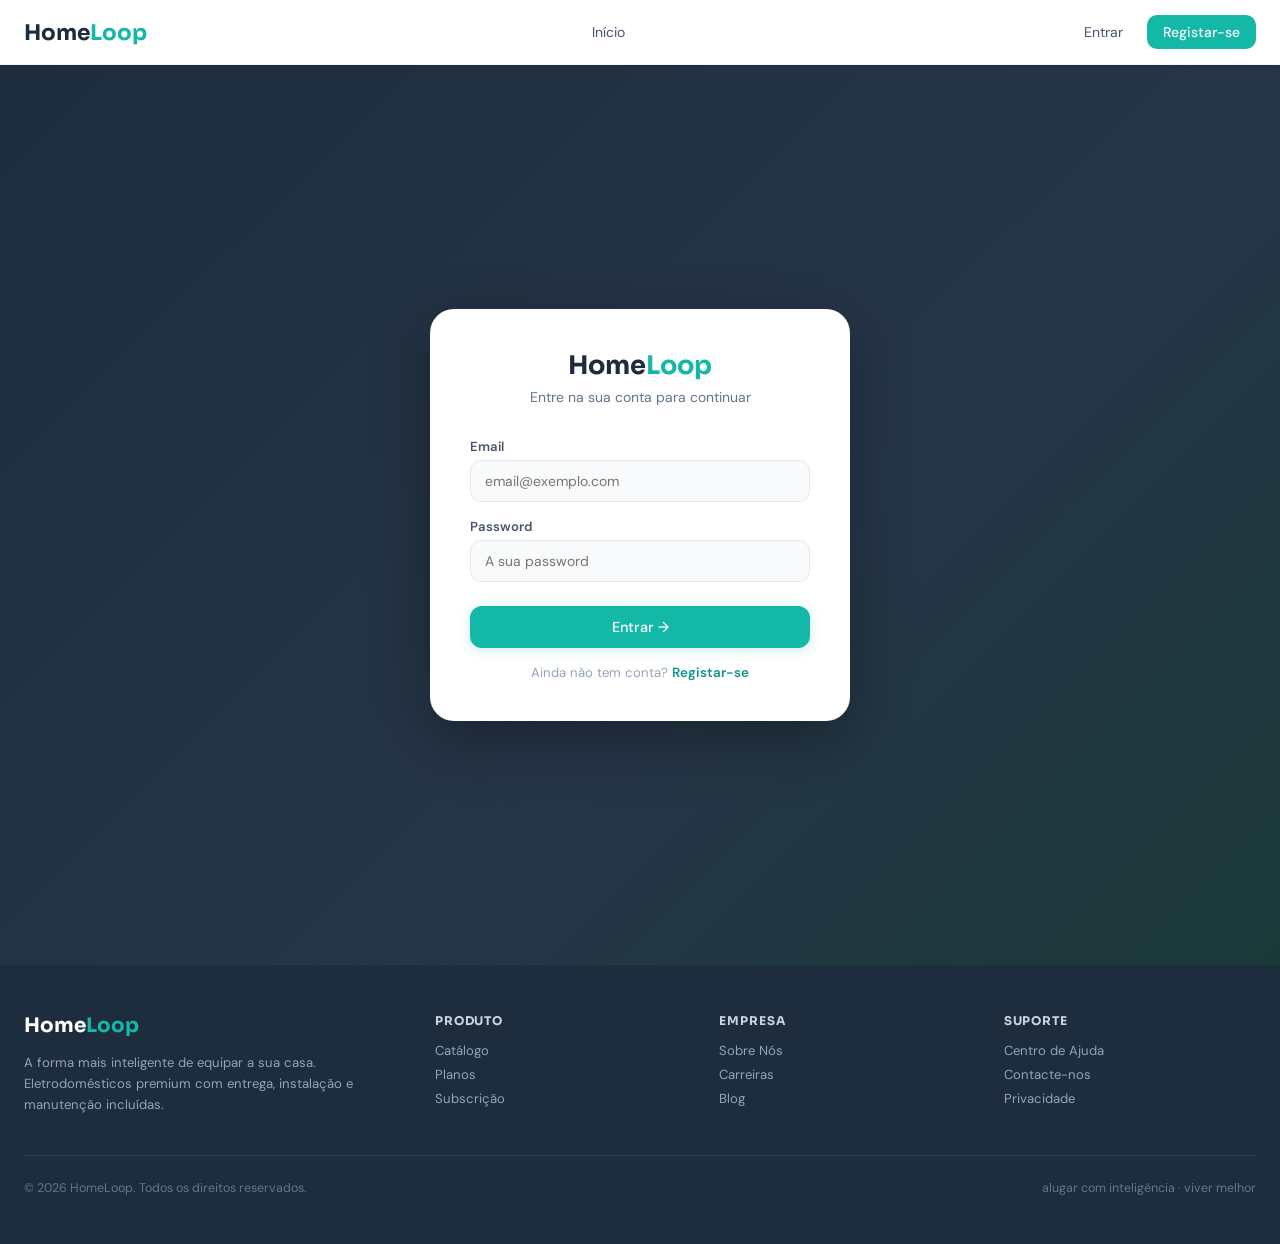
==== index.html @ 12a11554 "Dar merge total- Tentativa 1" ====
<!DOCTYPE html>
<html lang="pt">
<head>
  <meta charset="UTF-8"/>
  <meta name="viewport" content="width=device-width, initial-scale=1.0"/>
  <title>HomeLoop — Eletrodomésticos como Serviço</title>
  <link rel="stylesheet" href="css/style.css"/>
  <style>
    @keyframes pulse{0%,100%{opacity:1}50%{opacity:.5}}
    .nb-cta{background:var(--teal);color:white;padding:8px 16px;border-radius:10px;font-size:.875rem;cursor:pointer;border:none;transition:background .15s}
    .nb-cta:hover{background:var(--teal-d)}
  </style>
</head>
<body>
  <div id="navbar-root"></div>
  <div id="page-home"         class="page"></div>
  <div id="page-login"        class="page"></div>
  <div id="page-register"     class="page"></div>
  <div id="page-plans"        class="page"></div>
  <div id="page-appliances"   class="page"></div>
  <div id="page-subscription" class="page"></div>
  <div id="page-delivery"     class="page"></div>
  <div id="page-dashboard"    class="page"></div>
  <div id="footer-root"></div>

  <script src="js/data.js"></script>
  <script src="js/app.js"></script>
  <script src="js/pages.js"></script>
  <script>
    document.getElementById('footer-root').innerHTML = renderFooter();
    updateNavbar();
    renderPage(location.pathname || '/');
  </script>
</body>
</html>
---- css/style.css ----
@import url('https://fonts.googleapis.com/css2?family=DM+Sans:ital,opsz,wght@0,9..40,400;0,9..40,500;0,9..40,600;1,9..40,400&family=Sora:wght@600;700&display=swap');

:root {
  --navy:#1E2D3D; --navy2:#263548;
  --teal:#14b8a6; --teal-d:#0d9488; --teal-l:#ccfbf1; --teal-m:#99f6e4;
  --gray-50:#f8fafc; --gray-100:#f1f5f9; --gray-200:#e2e8f0;
  --gray-400:#94a3b8; --gray-500:#64748b; --gray-600:#475569; --gray-700:#334155;
  --white:#ffffff; --red:#ef4444;
}
*{box-sizing:border-box;margin:0;padding:0}
body{font-family:'DM Sans',sans-serif;background:var(--gray-50);color:var(--gray-700);min-height:100vh;display:flex;flex-direction:column}
h1,h2,h3,h4{font-family:'Sora',sans-serif;color:var(--navy);font-weight:700}
a{text-decoration:none;color:inherit}
button{font-family:'DM Sans',sans-serif}

/* NAVBAR */
.navbar{position:sticky;top:0;z-index:100;background:rgba(255,255,255,0.97);backdrop-filter:blur(8px);border-bottom:1px solid var(--gray-100);box-shadow:0 1px 4px rgba(0,0,0,0.06)}
.nb-inner{max-width:1280px;margin:0 auto;padding:0 1.5rem;height:64px;display:flex;align-items:center;justify-content:space-between}
.nb-logo{font-family:'Sora',sans-serif;font-size:1.35rem;font-weight:700;color:var(--navy);cursor:pointer}
.nb-logo span{color:var(--teal)}
.nb-links{display:flex;align-items:center;gap:4px}
.nb-link{padding:8px 14px;border-radius:10px;font-size:0.875rem;color:var(--gray-600);cursor:pointer;transition:all .15s;background:none;border:none}
.nb-link:hover,.nb-link.active{background:var(--teal-l);color:var(--teal-d)}
.nb-right{display:flex;align-items:center;gap:10px}
.nb-user{font-size:0.85rem;color:var(--gray-500)}
.nb-user strong{color:var(--navy)}
.btn-logout{padding:7px 14px;border-radius:10px;font-size:0.8rem;border:1px solid var(--gray-200);background:none;color:var(--gray-500);cursor:pointer;transition:all .15s}
.btn-logout:hover{border-color:var(--red);color:var(--red)}
.nb-cart{position:relative;display:flex;align-items:center;gap:6px;background:var(--teal);color:white;padding:8px 16px;border-radius:10px;font-size:0.875rem;cursor:pointer;border:none;transition:background .15s}
.nb-cart:hover{background:var(--teal-d)}
.cart-badge{position:absolute;top:-7px;right:-7px;background:#f97316;color:white;width:20px;height:20px;border-radius:50%;font-size:0.7rem;font-weight:700;display:flex;align-items:center;justify-content:center}
.nb-burger{display:none;background:none;border:none;cursor:pointer;padding:8px;font-size:1.4rem}
.nb-mobile{display:none;background:white;border-top:1px solid var(--gray-100);padding:12px 16px}
.nb-mobile.open{display:block}
.nb-mobile button,.nb-mobile a{display:block;width:100%;text-align:left;padding:10px 12px;border-radius:10px;font-size:0.9rem;color:var(--gray-600);background:none;border:none;cursor:pointer;margin-bottom:2px}
.nb-mobile button:hover{background:var(--gray-50)}

/* PAGES */
.page{display:none}.page.active{display:block}

/* BUTTONS */
.btn{display:inline-flex;align-items:center;justify-content:center;gap:8px;padding:12px 24px;border-radius:12px;font-size:0.9rem;font-weight:500;cursor:pointer;border:none;transition:all .2s;font-family:'DM Sans',sans-serif}
.btn-primary{background:var(--teal);color:white;box-shadow:0 2px 12px rgba(20,184,166,.25)}
.btn-primary:hover{background:var(--teal-d);transform:translateY(-1px)}
.btn-primary:disabled{background:var(--gray-200);color:var(--gray-400);cursor:not-allowed;transform:none;box-shadow:none}
.btn-outline{background:white;color:var(--navy);border:1px solid var(--gray-200)}
.btn-outline:hover{border-color:var(--teal);color:var(--teal-d)}
.btn-ghost{background:rgba(255,255,255,.12);color:white;border:1px solid rgba(255,255,255,.2)}
.btn-ghost:hover{background:rgba(255,255,255,.2)}
.btn-danger{background:#fee2e2;color:var(--red);border:1px solid #fca5a5}
.btn-danger:hover{background:#fecaca}
.w-full{width:100%}

/* HERO */
.hero{background:linear-gradient(135deg,var(--navy) 0%,var(--navy2) 55%,#1a3a38 100%);padding:6rem 1.5rem;position:relative;overflow:hidden}
.hero::before,.hero::after{content:'';position:absolute;border-radius:50%;filter:blur(80px)}
.hero::before{top:4rem;left:18%;width:22rem;height:22rem;background:var(--teal);opacity:.07}
.hero::after{bottom:1rem;right:15%;width:18rem;height:18rem;background:var(--teal);opacity:.05}
.hero-inner{max-width:1280px;margin:0 auto;position:relative;z-index:1}
.hero-badge{display:inline-flex;align-items:center;gap:8px;background:rgba(20,184,166,.15);border:1px solid rgba(20,184,166,.3);border-radius:999px;padding:5px 14px;margin-bottom:1.25rem;color:#5eead4;font-size:.82rem}
.hero h1{font-size:clamp(2.2rem,5.5vw,4rem);color:white;line-height:1.1;margin-bottom:1.25rem}
.hero h1 span{color:var(--teal)}
.hero-desc{color:#cbd5e1;font-size:1rem;max-width:30rem;margin-bottom:2rem;line-height:1.7}
.hero-desc strong{color:white}
.hero-btns{display:flex;gap:12px;flex-wrap:wrap}
.hero-trust{display:flex;gap:1.5rem;margin-top:1.75rem;flex-wrap:wrap}
.hero-trust-item{display:flex;align-items:center;gap:6px;color:#94a3b8;font-size:.83rem}

/* STATS */
.stats-bar{background:white;border-bottom:1px solid var(--gray-100)}
.stats-inner{max-width:1280px;margin:0 auto;padding:1.75rem 1.5rem;display:grid;grid-template-columns:repeat(4,1fr);gap:1rem}
.stat-item{text-align:center}
.stat-val{font-family:'Sora',sans-serif;font-size:1.4rem;font-weight:700;color:var(--navy)}
.stat-lbl{font-size:.82rem;color:var(--gray-500);margin-top:3px}

/* SECTIONS */
.section{padding:4.5rem 1.5rem}
.sec-inner{max-width:1280px;margin:0 auto}
.sec-hdr{text-align:center;margin-bottom:3rem}
.sec-hdr h2{font-size:clamp(1.6rem,3.5vw,2.2rem);margin-bottom:.75rem}
.sec-hdr p{color:var(--gray-500);font-size:.95rem;max-width:34rem;margin:0 auto}

/* CARDS */
.card{background:white;border-radius:20px;border:1px solid var(--gray-100);box-shadow:0 1px 3px rgba(0,0,0,.05)}

/* BENEFIT GRID */
.benefit-grid{display:grid;grid-template-columns:repeat(4,1fr);gap:1.25rem}
.benefit-card{padding:1.5rem}
.benefit-icon{width:44px;height:44px;background:var(--teal-l);border-radius:12px;display:flex;align-items:center;justify-content:center;margin-bottom:.875rem;font-size:1.3rem}
.benefit-card h3{font-size:.95rem;margin-bottom:.4rem}
.benefit-card p{color:var(--gray-500);font-size:.82rem;line-height:1.55}

/* PLANS SECTION */
.plans-grid{display:grid;grid-template-columns:1fr 1fr;gap:1.5rem;max-width:700px;margin:0 auto}
.plan-card{border-radius:20px;border:2px solid var(--gray-200);background:white;overflow:hidden;cursor:pointer;transition:all .2s;position:relative}
.plan-card:hover{border-color:var(--teal);box-shadow:0 4px 20px rgba(20,184,166,.15);transform:translateY(-2px)}
.plan-card.selected{border-color:var(--teal);box-shadow:0 0 0 4px rgba(20,184,166,.15)}
.plan-card.selected::after{content:'✓ Selecionado';position:absolute;top:12px;right:12px;background:var(--teal);color:white;font-size:.72rem;font-weight:600;padding:3px 10px;border-radius:999px}
.plan-head{padding:1.5rem;background:linear-gradient(135deg,var(--navy),var(--navy2))}
.plan-head h3{color:white;font-size:1rem;margin-bottom:.25rem}
.plan-price-row{display:flex;align-items:flex-end;gap:6px;margin-top:.5rem}
.plan-price{font-family:'Sora',sans-serif;font-size:2.2rem;font-weight:700;color:white}
.plan-period{color:#94a3b8;margin-bottom:6px;font-size:.85rem}
.plan-body{padding:1.25rem}
.plan-feature{display:flex;align-items:flex-start;gap:8px;font-size:.85rem;color:var(--gray-600);margin-bottom:10px}
.plan-feature span:first-child{color:var(--teal);flex-shrink:0;font-size:1rem}

/* APPLIANCE GRID */
.app-grid{display:grid;grid-template-columns:repeat(3,1fr);gap:1.25rem}
.app-card{background:white;border-radius:18px;border:1.5px solid var(--gray-100);overflow:hidden;transition:all .25s}
.app-card:hover{transform:translateY(-3px);box-shadow:0 10px 28px rgba(0,0,0,.09)}
.app-card.selected{border-color:var(--teal);box-shadow:0 0 0 3px rgba(20,184,166,.18)}
.app-img{position:relative;height:190px;overflow:hidden}
.app-img img{width:100%;height:100%;object-fit:cover;transition:transform .5s}
.app-card:hover .app-img img{transform:scale(1.04)}
.app-cat{position:absolute;top:10px;left:10px;background:rgba(255,255,255,.92);backdrop-filter:blur(4px);border-radius:999px;padding:3px 11px;font-size:.72rem;color:var(--gray-600)}
.app-check{position:absolute;top:10px;right:10px;background:var(--teal);border-radius:50%;width:26px;height:26px;display:flex;align-items:center;justify-content:center;color:white;font-size:.85rem}
.app-body{padding:1.1rem}
.app-brand{font-size:.72rem;color:var(--teal-d);font-weight:600;margin-bottom:3px}
.app-name{font-size:.9rem;color:var(--navy);margin-bottom:5px}
.app-desc{font-size:.78rem;color:var(--gray-500);line-height:1.5;margin-bottom:.875rem}
.app-feats{display:flex;flex-wrap:wrap;gap:5px;margin-bottom:.875rem}
.app-feat{background:var(--gray-50);border:1px solid var(--gray-100);color:var(--gray-500);font-size:.68rem;padding:2px 9px;border-radius:7px}
.btn-add{width:100%;padding:9px;border-radius:11px;font-size:.82rem;font-weight:500;border:none;cursor:pointer;transition:all .2s;font-family:'DM Sans',sans-serif}
.btn-add.can-add{background:var(--teal);color:white}
.btn-add.can-add:hover{background:var(--teal-d)}
.btn-add.is-added{background:var(--teal-l);color:var(--teal-d);border:1px solid var(--teal-m)}
.btn-add.is-added:hover{background:#fee2e2;color:var(--red);border-color:#fca5a5}
.btn-add.is-full{background:var(--gray-100);color:var(--gray-400);cursor:not-allowed}
.btn-add.no-plan{background:var(--gray-100);color:var(--gray-400);cursor:not-allowed}

/* SEARCH/FILTER */
.filter-bar{display:flex;gap:12px;flex-wrap:wrap;margin-bottom:1.5rem;align-items:center}
.search-box{position:relative;flex:1;max-width:26rem}
.search-box input{width:100%;padding:9px 14px 9px 38px;border:1px solid var(--gray-200);border-radius:11px;font-size:.875rem;background:white;outline:none;transition:all .15s;font-family:'DM Sans',sans-serif;color:var(--gray-700)}
.search-box input:focus{border-color:var(--teal);box-shadow:0 0 0 3px rgba(20,184,166,.12)}
.search-icon{position:absolute;left:11px;top:50%;transform:translateY(-50%);color:var(--gray-400);font-size:.9rem}
.filter-pills{display:flex;gap:6px;flex-wrap:wrap}
.fpill{padding:7px 14px;border-radius:10px;font-size:.82rem;cursor:pointer;border:1px solid var(--gray-200);background:white;color:var(--gray-600);transition:all .15s;font-family:'DM Sans',sans-serif}
.fpill:hover{border-color:var(--teal);color:var(--teal-d)}
.fpill.active{background:var(--teal);color:white;border-color:var(--teal)}

/* PROGRESS BAR */
.prog-wrap{display:flex;align-items:center;gap:14px;flex-wrap:wrap;margin-top:1rem}
.prog-bar-track{flex:1;max-width:22rem;height:8px;background:var(--gray-100);border-radius:999px;overflow:hidden}
.prog-bar-fill{height:100%;background:linear-gradient(90deg,#2dd4bf,var(--teal));border-radius:999px;transition:width .5s}

/* STICKY BAR */
.sticky-bar{position:fixed;bottom:0;left:0;right:0;background:white;border-top:1px solid var(--gray-200);box-shadow:0 -4px 14px rgba(0,0,0,.08);z-index:50;display:none}
.sticky-bar.show{display:block}
.sticky-inner{max-width:1280px;margin:0 auto;padding:14px 1.5rem;display:flex;align-items:center;justify-content:space-between;gap:12px}

/* PAGE HEADER */
.ph{background:white;border-bottom:1px solid var(--gray-100)}
.ph-inner{max-width:1280px;margin:0 auto;padding:2.5rem 1.5rem}
.ph h1{font-size:clamp(1.6rem,3.5vw,2.2rem);margin-bottom:.4rem}
.ph p{color:var(--gray-500);font-size:.95rem}

/* PAGE CONTENT */
.pc{max-width:1280px;margin:0 auto;padding:2rem 1.5rem}

/* SUBSCRIPTION */
.sub-grid{display:grid;grid-template-columns:1fr 360px;gap:2rem}
.slot-row{display:grid;grid-template-columns:repeat(8,1fr);gap:5px;margin-top:10px}
.slot{height:34px;border-radius:9px;display:flex;align-items:center;justify-content:center;font-size:.95rem;transition:all .2s}
.slot.filled{background:var(--teal-l);border:2px solid var(--teal-m)}
.slot.empty{background:var(--gray-50);border:2px dashed var(--gray-200);color:var(--gray-300);font-size:.8rem}
.plan-head-card{background:linear-gradient(135deg,var(--navy),var(--navy2));padding:1.5rem;border-radius:20px 20px 0 0}

/* DELIVERY */
.del-grid{display:grid;grid-template-columns:1fr 300px;gap:2rem}
.cal-nav{display:flex;align-items:center;justify-content:space-between;margin-bottom:1.25rem}
.cal-grid{display:grid;grid-template-columns:repeat(7,1fr);gap:3px}
.cal-dn{text-align:center;font-size:.72rem;color:var(--gray-400);padding:7px 0}
.cal-day{aspect-ratio:1;border-radius:9px;font-size:.82rem;display:flex;align-items:center;justify-content:center;cursor:pointer;transition:all .15s;border:none;background:none;font-family:'DM Sans',sans-serif}
.cal-day:hover:not(:disabled){background:var(--teal-l);color:var(--teal-d)}
.cal-day.sel{background:var(--teal);color:white;box-shadow:0 2px 8px rgba(20,184,166,.35)}
.cal-day:disabled{color:var(--gray-200);cursor:not-allowed}
.ts-grid{display:grid;grid-template-columns:repeat(2,1fr);gap:8px}
.ts-btn{padding:10px;border:1px solid var(--gray-200);border-radius:11px;font-size:.82rem;cursor:pointer;transition:all .15s;background:white;font-family:'DM Sans',sans-serif;color:var(--gray-600)}
.ts-btn:hover{border-color:var(--teal);background:var(--teal-l)}
.ts-btn.sel{border-color:var(--teal);background:var(--teal-l);color:var(--teal-d)}

/* DASHBOARD */
.dash-hero{background:linear-gradient(135deg,var(--navy),var(--navy2));padding:2.25rem 1.5rem}
.dash-inner{max-width:1280px;margin:0 auto}
.kpi-grid{display:grid;grid-template-columns:repeat(4,1fr);gap:12px;margin-top:1.75rem}
.kpi{background:rgba(255,255,255,.1);backdrop-filter:blur(4px);border:1px solid rgba(255,255,255,.1);border-radius:16px;padding:1rem}
.kpi-icon{color:var(--teal);margin-bottom:6px;font-size:1.1rem}
.kpi-val{color:white;font-family:'Sora',sans-serif;font-size:1.25rem;font-weight:700}
.kpi-lbl{color:#cbd5e1;font-size:.72rem;margin-top:3px}

/* LOGIN */
.login-screen{min-height:100vh;display:flex;align-items:center;justify-content:center;background:linear-gradient(135deg,var(--navy) 0%,var(--navy2) 60%,#1a3a38 100%);padding:1.5rem}
.login-box{background:white;border-radius:24px;padding:2.5rem;width:100%;max-width:420px;box-shadow:0 20px 60px rgba(0,0,0,.3)}
.login-logo{font-family:'Sora',sans-serif;font-size:1.6rem;font-weight:700;color:var(--navy);text-align:center;margin-bottom:.4rem}
.login-logo span{color:var(--teal)}
.login-sub{text-align:center;color:var(--gray-500);font-size:.875rem;margin-bottom:2rem}
.field{margin-bottom:1rem}
.field label{display:block;font-size:.82rem;font-weight:600;color:var(--gray-600);margin-bottom:5px}
.field input{width:100%;padding:11px 14px;border:1px solid var(--gray-200);border-radius:11px;font-size:.875rem;font-family:'DM Sans',sans-serif;color:var(--gray-700);outline:none;transition:all .15s}
.field input:focus{border-color:var(--teal);box-shadow:0 0 0 3px rgba(20,184,166,.12)}
.login-err{background:#fee2e2;color:var(--red);border:1px solid #fca5a5;border-radius:10px;padding:10px 14px;font-size:.82rem;margin-bottom:1rem;display:none}
.login-err.show{display:block}
.login-hint{text-align:center;color:var(--gray-400);font-size:.78rem;margin-top:1rem}
.login-hint strong{color:var(--gray-500)}

/* SUCCESS */
.success-wrap{display:flex;align-items:center;justify-content:center;min-height:65vh;padding:2rem}
.success-box{background:white;border-radius:24px;padding:2.75rem;max-width:28rem;width:100%;text-align:center;border:1px solid var(--gray-100);box-shadow:0 4px 24px rgba(0,0,0,.08)}
.success-icon{width:76px;height:76px;background:var(--teal-l);border-radius:50%;display:flex;align-items:center;justify-content:center;margin:0 auto 1.5rem;font-size:2.2rem}

/* INFO BANNER */
.info-banner{border-radius:14px;padding:.875rem 1rem;font-size:.83rem;line-height:1.55;display:flex;gap:10px;align-items:flex-start}
.info-blue{background:#eff6ff;border:1px solid #bfdbfe;color:#1d4ed8}
.info-teal{background:var(--teal-l);border:1px solid var(--teal-m);color:var(--teal-d)}
.info-amber{background:#fffbeb;border:1px solid #fde68a;color:#92400e}

/* FORMS */
input[type=text],textarea{width:100%;padding:11px 14px;border:1px solid var(--gray-200);border-radius:11px;font-size:.875rem;color:var(--gray-700);background:var(--gray-50);outline:none;transition:all .15s;font-family:'DM Sans',sans-serif}
input[type=text]:focus,textarea:focus{border-color:var(--teal);box-shadow:0 0 0 3px rgba(20,184,166,.12);background:white}
textarea{resize:none}

/* BADGE */
.badge{display:inline-flex;align-items:center;gap:4px;padding:2px 9px;border-radius:999px;font-size:.72rem;border:1px solid}
.bg-green{background:#f0fdf4;color:#16a34a;border-color:#bbf7d0}
.bg-blue{background:#eff6ff;color:#2563eb;border-color:#bfdbfe}
.bg-orange{background:#fff7ed;color:#ea580c;border-color:#fed7aa}
.bg-teal{background:var(--teal-l);color:var(--teal-d);border-color:var(--teal-m)}

/* UTIL */
.flex{display:flex}.frow{flex-direction:row}.fcol{flex-direction:column}
.items-center{align-items:center}.justify-between{justify-content:space-between}.justify-center{justify-content:center}
.gap-2{gap:8px}.gap-3{gap:12px}.gap-4{gap:16px}.flex-1{flex:1}.flex-shrink-0{flex-shrink:0}
.text-sm{font-size:.875rem}.text-xs{font-size:.75rem}.text-teal{color:var(--teal-d)}.text-gray{color:var(--gray-500)}.text-navy{color:var(--navy)}.text-red{color:var(--red)}
.fw-600{font-weight:600}.text-center{text-align:center}
.mt-1{margin-top:4px}.mt-2{margin-top:8px}.mt-3{margin-top:12px}.mt-4{margin-top:16px}.mt-6{margin-top:24px}.mt-8{margin-top:32px}
.mb-1{margin-bottom:4px}.mb-2{margin-bottom:8px}.mb-3{margin-bottom:12px}.mb-4{margin-bottom:16px}.mb-6{margin-bottom:24px}
.p-4{padding:16px}.p-5{padding:20px}.p-6{padding:24px}
.truncate{white-space:nowrap;overflow:hidden;text-overflow:ellipsis}
@keyframes pulse{0%,100%{opacity:1}50%{opacity:.5}}
.pulse{animation:pulse 2s infinite}

/* RESPONSIVE */
@media(max-width:1024px){
  .benefit-grid{grid-template-columns:repeat(2,1fr)}
  .app-grid{grid-template-columns:repeat(2,1fr)}
  .kpi-grid{grid-template-columns:repeat(2,1fr)}
  .sub-grid,.del-grid{grid-template-columns:1fr}
  .plans-grid{grid-template-columns:1fr 1fr;max-width:100%}
}
@media(max-width:768px){
  .nb-links,.nb-right{display:none}
  .nb-burger{display:flex}
  .app-grid{grid-template-columns:1fr}
  .stats-inner{grid-template-columns:repeat(2,1fr)}
  .benefit-grid{grid-template-columns:1fr}
  .plans-grid{grid-template-columns:1fr}
  .hero{padding:3.5rem 1.5rem}
  .ts-grid{grid-template-columns:1fr}
  .slot-row{grid-template-columns:repeat(4,1fr)}
}
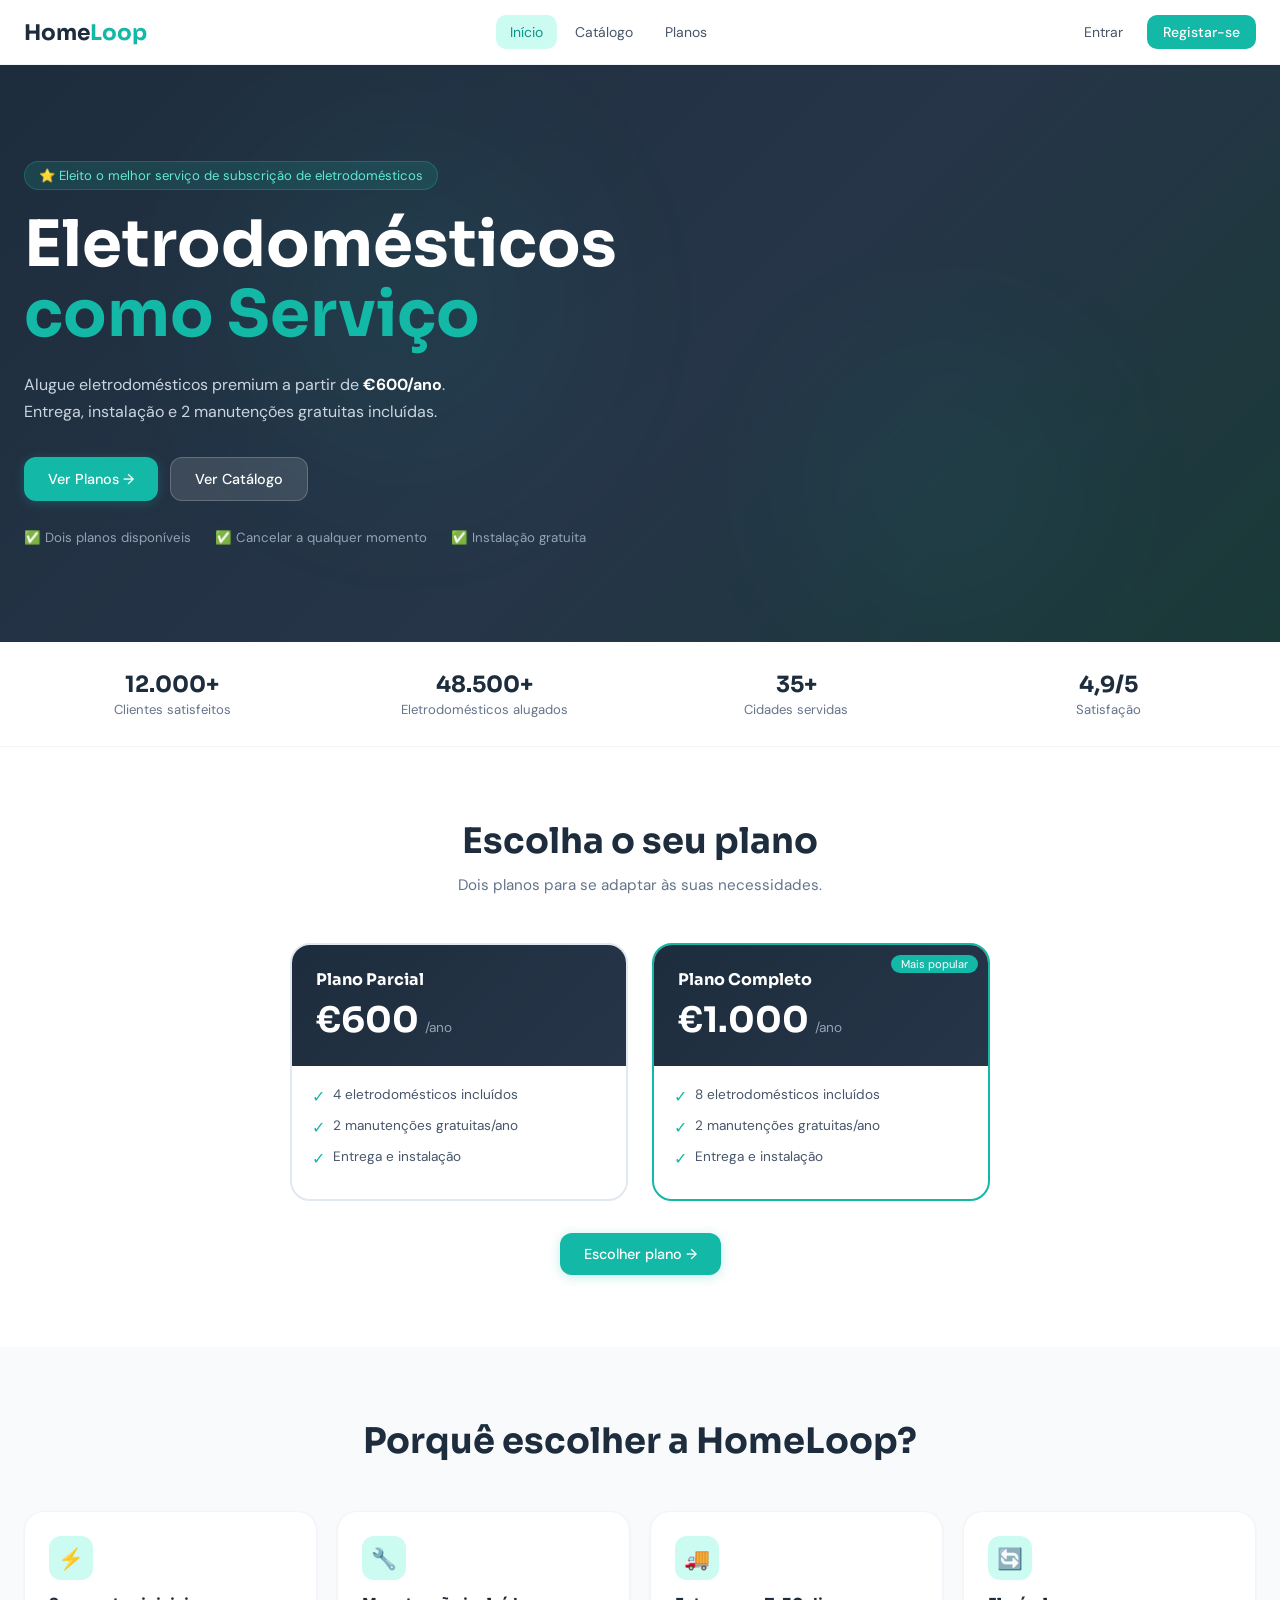
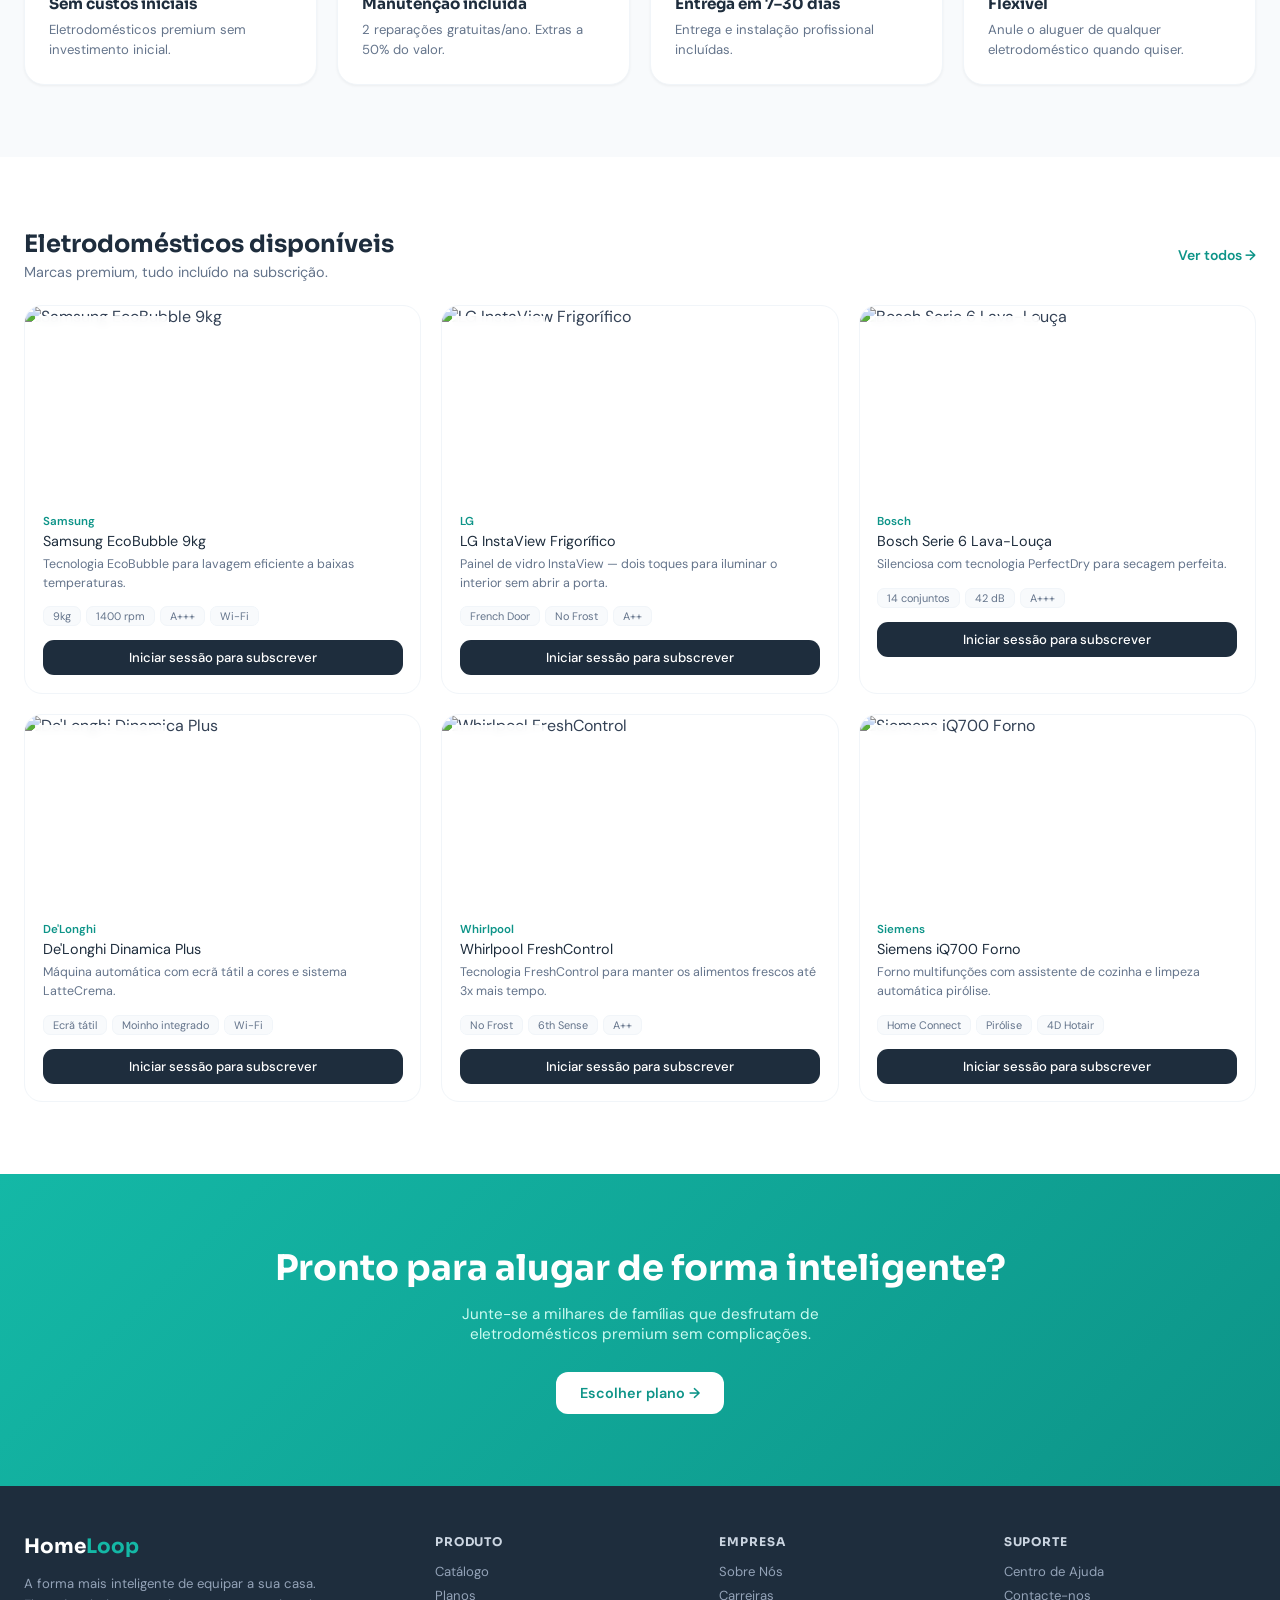
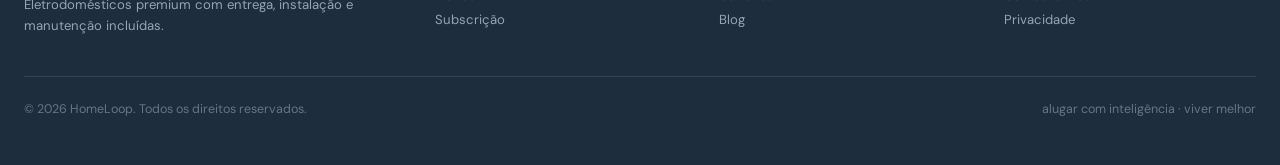
==== commit 328d7998: "Allow public catalogue access" ====
--- a/index.html
+++ b/index.html
@@ -4,7 +4,7 @@
   <meta charset="UTF-8"/>
   <meta name="viewport" content="width=device-width, initial-scale=1.0"/>
   <title>HomeLoop — Eletrodomésticos como Serviço</title>
-  <link rel="stylesheet" href="css/style.css"/>
+  <link rel="stylesheet" href="css/style.css?v=3"/>
   <style>
     @keyframes pulse{0%,100%{opacity:1}50%{opacity:.5}}
     .nb-cta{background:var(--teal);color:white;padding:8px 16px;border-radius:10px;font-size:.875rem;cursor:pointer;border:none;transition:background .15s}
@@ -23,13 +23,14 @@
   <div id="page-dashboard"    class="page"></div>
   <div id="footer-root"></div>
 
-  <script src="js/data.js"></script>
-  <script src="js/app.js"></script>
-  <script src="js/pages.js"></script>
+  <script src="js/data.js?v=3"></script>
+  <script src="js/app.js?v=3"></script>
+  <script src="js/pages.js?v=3"></script>
   <script>
     document.getElementById('footer-root').innerHTML = renderFooter();
     updateNavbar();
-    renderPage(location.pathname || '/');
+    renderPage(getRoute());
   </script>
 </body>
 </html>
+
--- a/css/style.css
+++ b/css/style.css
@@ -127,7 +127,10 @@
 .btn-add.is-added{background:var(--teal-l);color:var(--teal-d);border:1px solid var(--teal-m)}
 .btn-add.is-added:hover{background:#fee2e2;color:var(--red);border-color:#fca5a5}
 .btn-add.is-full{background:var(--gray-100);color:var(--gray-400);cursor:not-allowed}
-.btn-add.no-plan{background:var(--gray-100);color:var(--gray-400);cursor:not-allowed}
+.btn-add.no-plan{background:var(--gray-100);color:var(--gray-600);cursor:pointer}
+.btn-add.no-plan:hover{background:var(--gray-200);color:var(--navy)}
+.btn-add.login-needed{background:var(--navy);color:white}
+.btn-add.login-needed:hover{background:#334155}
 
 /* SEARCH/FILTER */
 .filter-bar{display:flex;gap:12px;flex-wrap:wrap;margin-bottom:1.5rem;align-items:center}
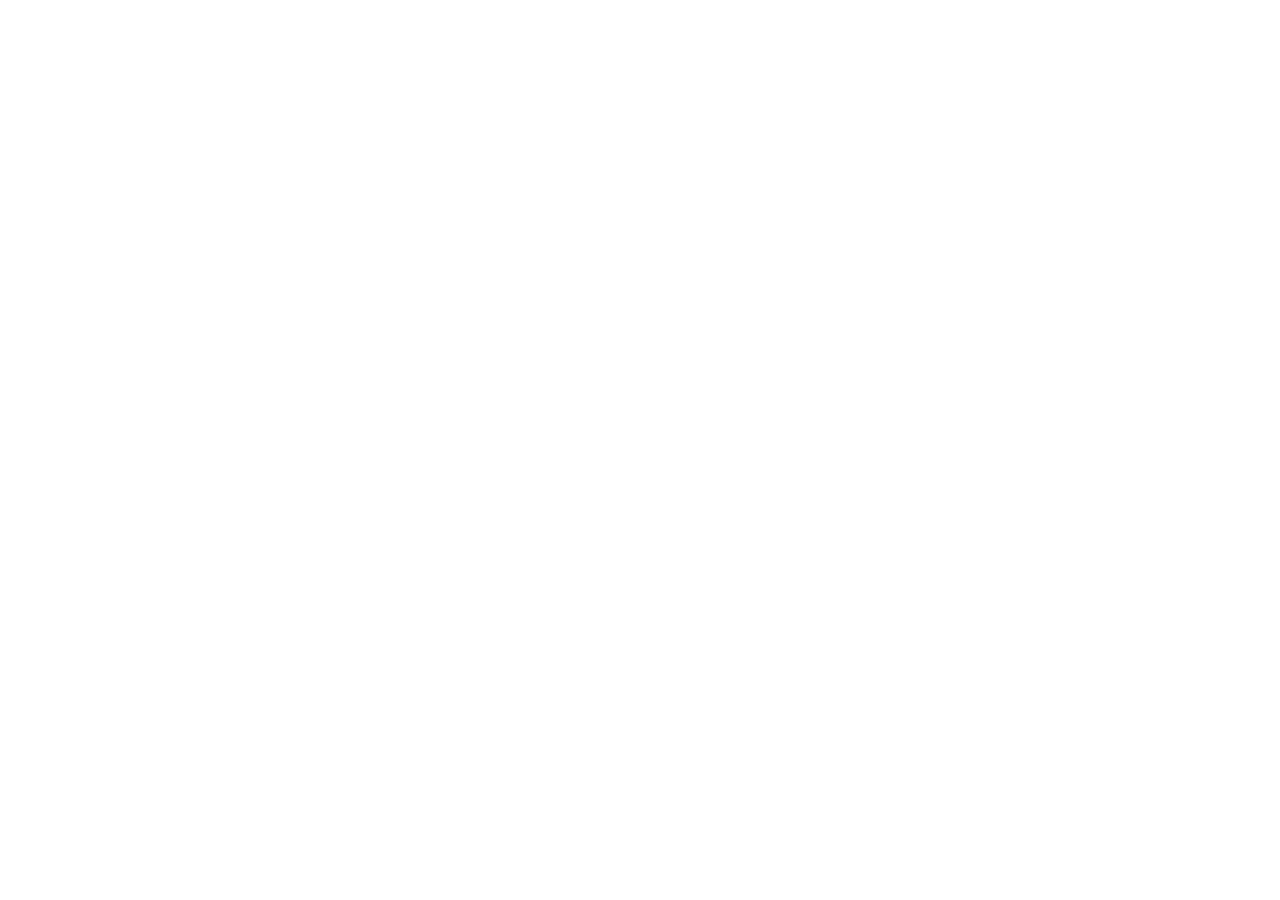
==== commit 202cbed1: "Update index.html" ====
--- a/index.html
+++ b/index.html
@@ -1,36 +1,35 @@
 <!DOCTYPE html>
-<html lang="pt">
-<head>
-  <meta charset="UTF-8"/>
-  <meta name="viewport" content="width=device-width, initial-scale=1.0"/>
-  <title>HomeLoop — Eletrodomésticos como Serviço</title>
-  <link rel="stylesheet" href="css/style.css?v=3"/>
-  <style>
-    @keyframes pulse{0%,100%{opacity:1}50%{opacity:.5}}
-    .nb-cta{background:var(--teal);color:white;padding:8px 16px;border-radius:10px;font-size:.875rem;cursor:pointer;border:none;transition:background .15s}
-    .nb-cta:hover{background:var(--teal-d)}
-  </style>
-</head>
-<body>
-  <div id="navbar-root"></div>
-  <div id="page-home"         class="page"></div>
-  <div id="page-login"        class="page"></div>
-  <div id="page-register"     class="page"></div>
-  <div id="page-plans"        class="page"></div>
-  <div id="page-appliances"   class="page"></div>
-  <div id="page-subscription" class="page"></div>
-  <div id="page-delivery"     class="page"></div>
-  <div id="page-dashboard"    class="page"></div>
-  <div id="footer-root"></div>
-
-  <script src="js/data.js?v=3"></script>
-  <script src="js/app.js?v=3"></script>
-  <script src="js/pages.js?v=3"></script>
-  <script>
-    document.getElementById('footer-root').innerHTML = renderFooter();
-    updateNavbar();
-    renderPage(getRoute());
-  </script>
-</body>
+<html lang=\"pt\">
+  <head>
+    <meta charset=\"UTF-8\"/>
+    <meta name=\"viewport\" content=\"width=device-width, initial-scale=1.0\"/>
+    <title>HomeLoop — Eletrodomésticos como Serviço</title>
+    <link rel=\"stylesheet\" href=\"css/style.css\"/>
+    <style>
+      @keyframes pulse{0%,100%{opacity:1}50%{opacity:.5}}
+      .nb-cta{background:var(--teal);color:white;padding:8px 16px;border-radius:10px;font-size:.875rem;cursor:pointer;border:none;transition:background .15s}
+      .nb-cta:hover{background:var(--teal-d)}
+    </style>
+  </head>
+  <body>
+    <div id=\"navbar-root\"></div>
+    <div id=\"page-home\" class=\"page\"></div>
+    <div id=\"page-login\" class=\"page\"></div>
+    <div id=\"page-register\" class=\"page\"></div>
+    <div id=\"page-plans\" class=\"page\"></div>
+    <div id=\"page-appliances\" class=\"page\"></div>
+    <div id=\"page-subscription\" class=\"page\"></div>
+    <div id=\"page-payment\" class=\"page\"></div>
+    <div id=\"page-delivery\" class=\"page\"></div>
+    <div id=\"page-dashboard\" class=\"page\"></div>
+    <div id=\"footer-root\"></div>
+    <script src=\"js/data.js\"></script>
+    <script src=\"js/app.js\"></script>
+    <script src=\"js/pages.js\"></script>
+    <script>
+      document.getElementById('footer-root').innerHTML = renderFooter();
+      updateNavbar();
+      renderPage(location.pathname || '/');
+    </script>
+  </body>
 </html>
-
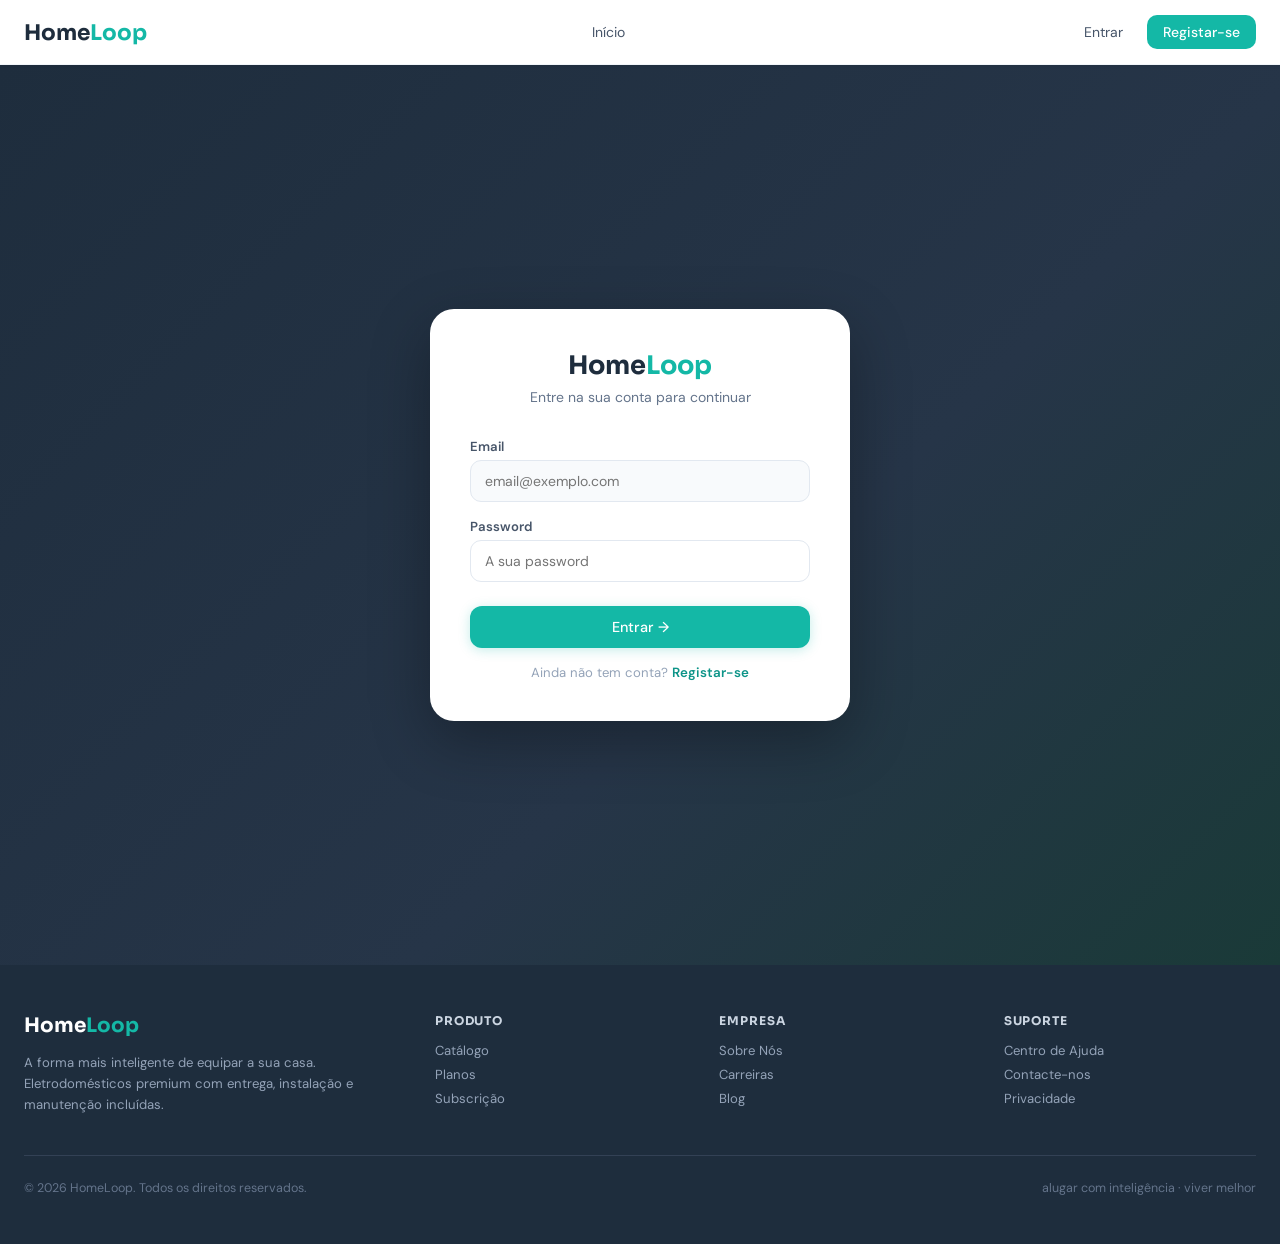
==== commit 31bc62d5: "Update index.html" ====
--- a/index.html
+++ b/index.html
@@ -1,35 +1,38 @@
 <!DOCTYPE html>
-<html lang=\"pt\">
-  <head>
-    <meta charset=\"UTF-8\"/>
-    <meta name=\"viewport\" content=\"width=device-width, initial-scale=1.0\"/>
-    <title>HomeLoop — Eletrodomésticos como Serviço</title>
-    <link rel=\"stylesheet\" href=\"css/style.css\"/>
-    <style>
-      @keyframes pulse{0%,100%{opacity:1}50%{opacity:.5}}
-      .nb-cta{background:var(--teal);color:white;padding:8px 16px;border-radius:10px;font-size:.875rem;cursor:pointer;border:none;transition:background .15s}
-      .nb-cta:hover{background:var(--teal-d)}
-    </style>
-  </head>
-  <body>
-    <div id=\"navbar-root\"></div>
-    <div id=\"page-home\" class=\"page\"></div>
-    <div id=\"page-login\" class=\"page\"></div>
-    <div id=\"page-register\" class=\"page\"></div>
-    <div id=\"page-plans\" class=\"page\"></div>
-    <div id=\"page-appliances\" class=\"page\"></div>
-    <div id=\"page-subscription\" class=\"page\"></div>
-    <div id=\"page-payment\" class=\"page\"></div>
-    <div id=\"page-delivery\" class=\"page\"></div>
-    <div id=\"page-dashboard\" class=\"page\"></div>
-    <div id=\"footer-root\"></div>
-    <script src=\"js/data.js\"></script>
-    <script src=\"js/app.js\"></script>
-    <script src=\"js/pages.js\"></script>
-    <script>
-      document.getElementById('footer-root').innerHTML = renderFooter();
-      updateNavbar();
-      renderPage(location.pathname || '/');
-    </script>
-  </body>
+<html lang="pt">
+<head>
+  <meta charset="UTF-8"/>
+  <meta name="viewport" content="width=device-width, initial-scale=1.0"/>
+  <title>HomeLoop — Eletrodomésticos como Serviço</title>
+  <link rel="stylesheet" href="css/style.css"/>
+  <style>
+    @keyframes pulse{0%,100%{opacity:1}50%{opacity:.5}}
+    .nb-cta{background:var(--teal);color:white;padding:8px 16px;border-radius:10px;font-size:.875rem;cursor:pointer;border:none;transition:background .15s}
+    .nb-cta:hover{background:var(--teal-d)}
+  </style>
+</head>
+<body>
+  <div id="navbar-root"></div>
+  
+  <div id="page-home"         class="page"></div>
+  <div id="page-login"        class="page"></div>
+  <div id="page-register"     class="page"></div>
+  <div id="page-plans"        class="page"></div>
+  <div id="page-appliances"   class="page"></div>
+  <div id="page-subscription" class="page"></div>
+  <div id="page-payment"      class="page"></div>
+  <div id="page-delivery"     class="page"></div>
+  <div id="page-dashboard"    class="page"></div>
+  
+  <div id="footer-root"></div>
+
+  <script src="js/data.js"></script>
+  <script src="js/app.js"></script>
+  <script src="js/pages.js"></script>
+  <script>
+    document.getElementById('footer-root').innerHTML = renderFooter();
+    updateNavbar();
+    renderPage(location.pathname || '/');
+  </script>
+</body>
 </html>
--- a/css/style.css
+++ b/css/style.css
@@ -0,0 +1,358 @@
+@import url('https://fonts.googleapis.com/css2?family=DM+Sans:ital,opsz,wght@0,9..40,400;0,9..40,500;0,9..40,600;1,9..40,400&family=Sora:wght@600;700&display=swap');
+
+:root {
+  --navy:#1E2D3D; --navy2:#263548;
+  --teal:#14b8a6; --teal-d:#0d9488; --teal-l:#ccfbf1; --teal-m:#99f6e4;
+  --gray-50:#f8fafc; --gray-100:#f1f5f9; --gray-200:#e2e8f0;
+  --gray-400:#94a3b8; --gray-500:#64748b; --gray-600:#475569; --gray-700:#334155;
+  --white:#ffffff; --red:#ef4444;
+}
+*{box-sizing:border-box;margin:0;padding:0}
+body{font-family:'DM Sans',sans-serif;background:var(--gray-50);color:var(--gray-700);min-height:100vh;display:flex;flex-direction:column}
+h1,h2,h3,h4{font-family:'Sora',sans-serif;color:var(--navy);font-weight:700}
+a{text-decoration:none;color:inherit}
+button{font-family:'DM Sans',sans-serif}
+
+/* NAVBAR */
+.navbar{position:sticky;top:0;z-index:100;background:rgba(255,255,255,0.97);backdrop-filter:blur(8px);border-bottom:1px solid var(--gray-100);box-shadow:0 1px 4px rgba(0,0,0,0.06)}
+.nb-inner{max-width:1280px;margin:0 auto;padding:0 1.5rem;height:64px;display:flex;align-items:center;justify-content:space-between}
+.nb-logo{font-family:'Sora',sans-serif;font-size:1.35rem;font-weight:700;color:var(--navy);cursor:pointer}
+.nb-logo span{color:var(--teal)}
+.nb-links{display:flex;align-items:center;gap:4px}
+.nb-link{padding:8px 14px;border-radius:10px;font-size:0.875rem;color:var(--gray-600);cursor:pointer;transition:all .15s;background:none;border:none}
+.nb-link:hover,.nb-link.active{background:var(--teal-l);color:var(--teal-d)}
+.nb-right{display:flex;align-items:center;gap:10px}
+.nb-user{font-size:0.85rem;color:var(--gray-500)}
+.nb-user strong{color:var(--navy)}
+.btn-logout{padding:7px 14px;border-radius:10px;font-size:0.8rem;border:1px solid var(--gray-200);background:none;color:var(--gray-500);cursor:pointer;transition:all .15s}
+.btn-logout:hover{border-color:var(--red);color:var(--red)}
+.nb-cart{position:relative;display:flex;align-items:center;gap:6px;background:var(--teal);color:white;padding:8px 16px;border-radius:10px;font-size:0.875rem;cursor:pointer;border:none;transition:background .15s}
+.nb-cart:hover{background:var(--teal-d)}
+.cart-badge{position:absolute;top:-7px;right:-7px;background:#f97316;color:white;width:20px;height:20px;border-radius:50%;font-size:0.7rem;font-weight:700;display:flex;align-items:center;justify-content:center}
+.nb-burger{display:none;background:none;border:none;cursor:pointer;padding:8px;font-size:1.4rem}
+.nb-mobile{display:none;background:white;border-top:1px solid var(--gray-100);padding:12px 16px}
+.nb-mobile.open{display:block}
+.nb-mobile button,.nb-mobile a{display:block;width:100%;text-align:left;padding:10px 12px;border-radius:10px;font-size:0.9rem;color:var(--gray-600);background:none;border:none;cursor:pointer;margin-bottom:2px}
+.nb-mobile button:hover{background:var(--gray-50)}
+
+/* PAGES */
+.page{display:none}.page.active{display:block}
+
+/* BUTTONS */
+.btn{display:inline-flex;align-items:center;justify-content:center;gap:8px;padding:12px 24px;border-radius:12px;font-size:0.9rem;font-weight:500;cursor:pointer;border:none;transition:all .2s;font-family:'DM Sans',sans-serif}
+.btn-primary{background:var(--teal);color:white;box-shadow:0 2px 12px rgba(20,184,166,.25)}
+.btn-primary:hover{background:var(--teal-d);transform:translateY(-1px)}
+.btn-primary:disabled{background:var(--gray-200);color:var(--gray-400);cursor:not-allowed;transform:none;box-shadow:none}
+.btn-outline{background:white;color:var(--navy);border:1px solid var(--gray-200)}
+.btn-outline:hover{border-color:var(--teal);color:var(--teal-d)}
+.btn-ghost{background:rgba(255,255,255,.12);color:white;border:1px solid rgba(255,255,255,.2)}
+.btn-ghost:hover{background:rgba(255,255,255,.2)}
+.btn-danger{background:#fee2e2;color:var(--red);border:1px solid #fca5a5}
+.btn-danger:hover{background:#fecaca}
+.w-full{width:100%}
+
+/* HERO */
+.hero{background:linear-gradient(135deg,var(--navy) 0%,var(--navy2) 55%,#1a3a38 100%);padding:6rem 1.5rem;position:relative;overflow:hidden}
+.hero::before,.hero::after{content:'';position:absolute;border-radius:50%;filter:blur(80px)}
+.hero::before{top:4rem;left:18%;width:22rem;height:22rem;background:var(--teal);opacity:.07}
+.hero::after{bottom:1rem;right:15%;width:18rem;height:18rem;background:var(--teal);opacity:.05}
+.hero-inner{max-width:1280px;margin:0 auto;position:relative;z-index:1}
+.hero-badge{display:inline-flex;align-items:center;gap:8px;background:rgba(20,184,166,.15);border:1px solid rgba(20,184,166,.3);border-radius:999px;padding:5px 14px;margin-bottom:1.25rem;color:#5eead4;font-size:.82rem}
+.hero h1{font-size:clamp(2.2rem,5.5vw,4rem);color:white;line-height:1.1;margin-bottom:1.25rem}
+.hero h1 span{color:var(--teal)}
+.hero-desc{color:#cbd5e1;font-size:1rem;max-width:30rem;margin-bottom:2rem;line-height:1.7}
+.hero-desc strong{color:white}
+.hero-btns{display:flex;gap:12px;flex-wrap:wrap}
+.hero-trust{display:flex;gap:1.5rem;margin-top:1.75rem;flex-wrap:wrap}
+.hero-trust-item{display:flex;align-items:center;gap:6px;color:#94a3b8;font-size:.83rem}
+
+/* STATS */
+.stats-bar{background:white;border-bottom:1px solid var(--gray-100)}
+.stats-inner{max-width:1280px;margin:0 auto;padding:1.75rem 1.5rem;display:grid;grid-template-columns:repeat(4,1fr);gap:1rem}
+.stat-item{text-align:center}
+.stat-val{font-family:'Sora',sans-serif;font-size:1.4rem;font-weight:700;color:var(--navy)}
+.stat-lbl{font-size:.82rem;color:var(--gray-500);margin-top:3px}
+
+/* SECTIONS */
+.section{padding:4.5rem 1.5rem}
+.sec-inner{max-width:1280px;margin:0 auto}
+.sec-hdr{text-align:center;margin-bottom:3rem}
+.sec-hdr h2{font-size:clamp(1.6rem,3.5vw,2.2rem);margin-bottom:.75rem}
+.sec-hdr p{color:var(--gray-500);font-size:.95rem;max-width:34rem;margin:0 auto}
+
+/* CARDS */
+.card{background:white;border-radius:20px;border:1px solid var(--gray-100);box-shadow:0 1px 3px rgba(0,0,0,.05)}
+
+/* BENEFIT GRID */
+.benefit-grid{display:grid;grid-template-columns:repeat(4,1fr);gap:1.25rem}
+.benefit-card{padding:1.5rem}
+.benefit-icon{width:44px;height:44px;background:var(--teal-l);border-radius:12px;display:flex;align-items:center;justify-content:center;margin-bottom:.875rem;font-size:1.3rem}
+.benefit-card h3{font-size:.95rem;margin-bottom:.4rem}
+.benefit-card p{color:var(--gray-500);font-size:.82rem;line-height:1.55}
+
+/* PLANS SECTION */
+.plans-grid{display:grid;grid-template-columns:1fr 1fr;gap:1.5rem;max-width:700px;margin:0 auto}
+.plan-card{border-radius:20px;border:2px solid var(--gray-200);background:white;overflow:hidden;cursor:pointer;transition:all .2s;position:relative}
+.plan-card:hover{border-color:var(--teal);box-shadow:0 4px 20px rgba(20,184,166,.15);transform:translateY(-2px)}
+.plan-card.selected{border-color:var(--teal);box-shadow:0 0 0 4px rgba(20,184,166,.15)}
+.plan-card.selected::after{content:'✓ Selecionado';position:absolute;top:12px;right:12px;background:var(--teal);color:white;font-size:.72rem;font-weight:600;padding:3px 10px;border-radius:999px}
+.plan-head{padding:1.5rem;background:linear-gradient(135deg,var(--navy),var(--navy2))}
+.plan-head h3{color:white;font-size:1rem;margin-bottom:.25rem}
+.plan-price-row{display:flex;align-items:flex-end;gap:6px;margin-top:.5rem}
+.plan-price{font-family:'Sora',sans-serif;font-size:2.2rem;font-weight:700;color:white}
+.plan-period{color:#94a3b8;margin-bottom:6px;font-size:.85rem}
+.plan-body{padding:1.25rem}
+.plan-feature{display:flex;align-items:flex-start;gap:8px;font-size:.85rem;color:var(--gray-600);margin-bottom:10px}
+.plan-feature span:first-child{color:var(--teal);flex-shrink:0;font-size:1rem}
+
+/* APPLIANCE GRID */
+.app-grid{display:grid;grid-template-columns:repeat(3,1fr);gap:1.25rem}
+.app-card{background:white;border-radius:18px;border:1.5px solid var(--gray-100);overflow:hidden;transition:all .25s}
+.app-card:hover{transform:translateY(-3px);box-shadow:0 10px 28px rgba(0,0,0,.09)}
+.app-card.selected{border-color:var(--teal);box-shadow:0 0 0 3px rgba(20,184,166,.18)}
+.app-img{position:relative;height:190px;overflow:hidden}
+.app-img img{width:100%;height:100%;object-fit:cover;transition:transform .5s}
+.app-card:hover .app-img img{transform:scale(1.04)}
+.app-cat{position:absolute;top:10px;left:10px;background:rgba(255,255,255,.92);backdrop-filter:blur(4px);border-radius:999px;padding:3px 11px;font-size:.72rem;color:var(--gray-600)}
+.app-check{position:absolute;top:10px;right:10px;background:var(--teal);border-radius:50%;width:26px;height:26px;display:flex;align-items:center;justify-content:center;color:white;font-size:.85rem}
+.app-body{padding:1.1rem}
+.app-brand{font-size:.72rem;color:var(--teal-d);font-weight:600;margin-bottom:3px}
+.app-name{font-size:.9rem;color:var(--navy);margin-bottom:5px}
+.app-desc{font-size:.78rem;color:var(--gray-500);line-height:1.5;margin-bottom:.875rem}
+.app-feats{display:flex;flex-wrap:wrap;gap:5px;margin-bottom:.875rem}
+.app-feat{background:var(--gray-50);border:1px solid var(--gray-100);color:var(--gray-500);font-size:.68rem;padding:2px 9px;border-radius:7px}
+.btn-add{width:100%;padding:9px;border-radius:11px;font-size:.82rem;font-weight:500;border:none;cursor:pointer;transition:all .2s;font-family:'DM Sans',sans-serif}
+.btn-add.can-add{background:var(--teal);color:white}
+.btn-add.can-add:hover{background:var(--teal-d)}
+.btn-add.is-added{background:var(--teal-l);color:var(--teal-d);border:1px solid var(--teal-m)}
+.btn-add.is-added:hover{background:#fee2e2;color:var(--red);border-color:#fca5a5}
+.btn-add.is-full{background:var(--gray-100);color:var(--gray-400);cursor:not-allowed}
+.btn-add.no-plan{background:var(--gray-100);color:var(--gray-400);cursor:not-allowed}
+
+/* SEARCH/FILTER */
+.filter-bar{display:flex;gap:12px;flex-wrap:wrap;margin-bottom:1.5rem;align-items:center}
+.search-box{position:relative;flex:1;max-width:26rem}
+.search-box input{width:100%;padding:9px 14px 9px 38px;border:1px solid var(--gray-200);border-radius:11px;font-size:.875rem;background:white;outline:none;transition:all .15s;font-family:'DM Sans',sans-serif;color:var(--gray-700)}
+.search-box input:focus{border-color:var(--teal);box-shadow:0 0 0 3px rgba(20,184,166,.12)}
+.search-icon{position:absolute;left:11px;top:50%;transform:translateY(-50%);color:var(--gray-400);font-size:.9rem}
+.filter-pills{display:flex;gap:6px;flex-wrap:wrap}
+.fpill{padding:7px 14px;border-radius:10px;font-size:.82rem;cursor:pointer;border:1px solid var(--gray-200);background:white;color:var(--gray-600);transition:all .15s;font-family:'DM Sans',sans-serif}
+.fpill:hover{border-color:var(--teal);color:var(--teal-d)}
+.fpill.active{background:var(--teal);color:white;border-color:var(--teal)}
+
+/* PROGRESS BAR */
+.prog-wrap{display:flex;align-items:center;gap:14px;flex-wrap:wrap;margin-top:1rem}
+.prog-bar-track{flex:1;max-width:22rem;height:8px;background:var(--gray-100);border-radius:999px;overflow:hidden}
+.prog-bar-fill{height:100%;background:linear-gradient(90deg,#2dd4bf,var(--teal));border-radius:999px;transition:width .5s}
+
+/* STICKY BAR */
+.sticky-bar{position:fixed;bottom:0;left:0;right:0;background:white;border-top:1px solid var(--gray-200);box-shadow:0 -4px 14px rgba(0,0,0,.08);z-index:50;display:none}
+.sticky-bar.show{display:block}
+.sticky-inner{max-width:1280px;margin:0 auto;padding:14px 1.5rem;display:flex;align-items:center;justify-content:space-between;gap:12px}
+
+/* PAGE HEADER */
+.ph{background:white;border-bottom:1px solid var(--gray-100)}
+.ph-inner{max-width:1280px;margin:0 auto;padding:2.5rem 1.5rem}
+.ph h1{font-size:clamp(1.6rem,3.5vw,2.2rem);margin-bottom:.4rem}
+.ph p{color:var(--gray-500);font-size:.95rem}
+
+/* PAGE CONTENT */
+.pc{max-width:1280px;margin:0 auto;padding:2rem 1.5rem}
+
+/* SUBSCRIPTION */
+.sub-grid{display:grid;grid-template-columns:1fr 360px;gap:2rem}
+.slot-row{display:grid;grid-template-columns:repeat(8,1fr);gap:5px;margin-top:10px}
+.slot{height:34px;border-radius:9px;display:flex;align-items:center;justify-content:center;font-size:.95rem;transition:all .2s}
+.slot.filled{background:var(--teal-l);border:2px solid var(--teal-m)}
+.slot.empty{background:var(--gray-50);border:2px dashed var(--gray-200);color:var(--gray-300);font-size:.8rem}
+.plan-head-card{background:linear-gradient(135deg,var(--navy),var(--navy2));padding:1.5rem;border-radius:20px 20px 0 0}
+
+/* DELIVERY */
+.del-grid{display:grid;grid-template-columns:1fr 300px;gap:2rem}
+.cal-nav{display:flex;align-items:center;justify-content:space-between;margin-bottom:1.25rem}
+.cal-grid{display:grid;grid-template-columns:repeat(7,1fr);gap:3px}
+.cal-dn{text-align:center;font-size:.72rem;color:var(--gray-400);padding:7px 0}
+.cal-day{aspect-ratio:1;border-radius:9px;font-size:.82rem;display:flex;align-items:center;justify-content:center;cursor:pointer;transition:all .15s;border:none;background:none;font-family:'DM Sans',sans-serif}
+.cal-day:hover:not(:disabled){background:var(--teal-l);color:var(--teal-d)}
+.cal-day.sel{background:var(--teal);color:white;box-shadow:0 2px 8px rgba(20,184,166,.35)}
+.cal-day:disabled{color:var(--gray-200);cursor:not-allowed}
+.ts-grid{display:grid;grid-template-columns:repeat(2,1fr);gap:8px}
+.ts-btn{padding:10px;border:1px solid var(--gray-200);border-radius:11px;font-size:.82rem;cursor:pointer;transition:all .15s;background:white;font-family:'DM Sans',sans-serif;color:var(--gray-600)}
+.ts-btn:hover{border-color:var(--teal);background:var(--teal-l)}
+.ts-btn.sel{border-color:var(--teal);background:var(--teal-l);color:var(--teal-d)}
+
+/* DASHBOARD */
+.dash-hero{background:linear-gradient(135deg,var(--navy),var(--navy2));padding:2.25rem 1.5rem}
+.dash-inner{max-width:1280px;margin:0 auto}
+.kpi-grid{display:grid;grid-template-columns:repeat(4,1fr);gap:12px;margin-top:1.75rem}
+.kpi{background:rgba(255,255,255,.1);backdrop-filter:blur(4px);border:1px solid rgba(255,255,255,.1);border-radius:16px;padding:1rem}
+.kpi-icon{color:var(--teal);margin-bottom:6px;font-size:1.1rem}
+.kpi-val{color:white;font-family:'Sora',sans-serif;font-size:1.25rem;font-weight:700}
+.kpi-lbl{color:#cbd5e1;font-size:.72rem;margin-top:3px}
+
+/* LOGIN */
+.login-screen{min-height:100vh;display:flex;align-items:center;justify-content:center;background:linear-gradient(135deg,var(--navy) 0%,var(--navy2) 60%,#1a3a38 100%);padding:1.5rem}
+.login-box{background:white;border-radius:24px;padding:2.5rem;width:100%;max-width:420px;box-shadow:0 20px 60px rgba(0,0,0,.3)}
+.login-logo{font-family:'Sora',sans-serif;font-size:1.6rem;font-weight:700;color:var(--navy);text-align:center;margin-bottom:.4rem}
+.login-logo span{color:var(--teal)}
+.login-sub{text-align:center;color:var(--gray-500);font-size:.875rem;margin-bottom:2rem}
+.field{margin-bottom:1rem}
+.field label{display:block;font-size:.82rem;font-weight:600;color:var(--gray-600);margin-bottom:5px}
+.field input{width:100%;padding:11px 14px;border:1px solid var(--gray-200);border-radius:11px;font-size:.875rem;font-family:'DM Sans',sans-serif;color:var(--gray-700);outline:none;transition:all .15s}
+.field input:focus{border-color:var(--teal);box-shadow:0 0 0 3px rgba(20,184,166,.12)}
+.login-err{background:#fee2e2;color:var(--red);border:1px solid #fca5a5;border-radius:10px;padding:10px 14px;font-size:.82rem;margin-bottom:1rem;display:none}
+.login-err.show{display:block}
+.login-hint{text-align:center;color:var(--gray-400);font-size:.78rem;margin-top:1rem}
+.login-hint strong{color:var(--gray-500)}
+
+/* SUCCESS */
+.success-wrap{display:flex;align-items:center;justify-content:center;min-height:65vh;padding:2rem}
+.success-box{background:white;border-radius:24px;padding:2.75rem;max-width:28rem;width:100%;text-align:center;border:1px solid var(--gray-100);box-shadow:0 4px 24px rgba(0,0,0,.08)}
+.success-icon{width:76px;height:76px;background:var(--teal-l);border-radius:50%;display:flex;align-items:center;justify-content:center;margin:0 auto 1.5rem;font-size:2.2rem}
+
+/* INFO BANNER */
+.info-banner{border-radius:14px;padding:.875rem 1rem;font-size:.83rem;line-height:1.55;display:flex;gap:10px;align-items:flex-start}
+.info-blue{background:#eff6ff;border:1px solid #bfdbfe;color:#1d4ed8}
+.info-teal{background:var(--teal-l);border:1px solid var(--teal-m);color:var(--teal-d)}
+.info-amber{background:#fffbeb;border:1px solid #fde68a;color:#92400e}
+
+/* FORMS */
+input[type=text],textarea{width:100%;padding:11px 14px;border:1px solid var(--gray-200);border-radius:11px;font-size:.875rem;color:var(--gray-700);background:var(--gray-50);outline:none;transition:all .15s;font-family:'DM Sans',sans-serif}
+input[type=text]:focus,textarea:focus{border-color:var(--teal);box-shadow:0 0 0 3px rgba(20,184,166,.12);background:white}
+textarea{resize:none}
+
+/* BADGE */
+.badge{display:inline-flex;align-items:center;gap:4px;padding:2px 9px;border-radius:999px;font-size:.72rem;border:1px solid}
+.bg-green{background:#f0fdf4;color:#16a34a;border-color:#bbf7d0}
+.bg-blue{background:#eff6ff;color:#2563eb;border-color:#bfdbfe}
+.bg-orange{background:#fff7ed;color:#ea580c;border-color:#fed7aa}
+.bg-teal{background:var(--teal-l);color:var(--teal-d);border-color:var(--teal-m)}
+
+/* UTIL */
+.flex{display:flex}.frow{flex-direction:row}.fcol{flex-direction:column}
+.items-center{align-items:center}.justify-between{justify-content:space-between}.justify-center{justify-content:center}
+.gap-2{gap:8px}.gap-3{gap:12px}.gap-4{gap:16px}.flex-1{flex:1}.flex-shrink-0{flex-shrink:0}
+.text-sm{font-size:.875rem}.text-xs{font-size:.75rem}.text-teal{color:var(--teal-d)}.text-gray{color:var(--gray-500)}.text-navy{color:var(--navy)}.text-red{color:var(--red)}
+.fw-600{font-weight:600}.text-center{text-align:center}
+.mt-1{margin-top:4px}.mt-2{margin-top:8px}.mt-3{margin-top:12px}.mt-4{margin-top:16px}.mt-6{margin-top:24px}.mt-8{margin-top:32px}
+.mb-1{margin-bottom:4px}.mb-2{margin-bottom:8px}.mb-3{margin-bottom:12px}.mb-4{margin-bottom:16px}.mb-6{margin-bottom:24px}
+.p-4{padding:16px}.p-5{padding:20px}.p-6{padding:24px}
+.truncate{white-space:nowrap;overflow:hidden;text-overflow:ellipsis}
+@keyframes pulse{0%,100%{opacity:1}50%{opacity:.5}}
+.pulse{animation:pulse 2s infinite}
+
+/* ─── PAYMENT PAGE ─── */
+.pay-grid{display:grid;grid-template-columns:1fr 360px;gap:2rem;align-items:start}
+.pay-methods{display:flex;flex-direction:column;gap:10px}
+.pay-method{display:flex;align-items:center;gap:14px;padding:14px 16px;border:2px solid var(--gray-200);border-radius:14px;background:white;cursor:pointer;transition:all .15s;width:100%;text-align:left;font-family:'DM Sans',sans-serif}
+.pay-method:hover{border-color:var(--teal);background:var(--teal-l)}
+.pay-method.selected{border-color:var(--teal);background:var(--teal-l);box-shadow:0 0 0 3px rgba(20,184,166,.15)}
+.pay-icon{font-size:1.6rem;width:42px;height:42px;background:var(--gray-50);border-radius:10px;display:flex;align-items:center;justify-content:center;flex-shrink:0}
+.pay-method.selected .pay-icon{background:white}
+.pay-info{flex:1;min-width:0}
+.pay-name{font-weight:600;color:var(--navy);font-size:.9rem;margin-bottom:2px}
+.pay-desc{color:var(--gray-500);font-size:.78rem}
+.pay-check{color:var(--teal);font-size:1.1rem;font-weight:700;flex-shrink:0}
+
+/* Item pick (delivery item selector) */
+.item-pick{display:flex;align-items:center;gap:12px;padding:10px 12px;border:2px solid var(--gray-200);border-radius:12px;background:white;cursor:pointer;transition:all .15s}
+.item-pick:hover{border-color:var(--teal);background:var(--teal-l)}
+.item-pick.checked{border-color:var(--teal);background:var(--teal-l)}
+
+/* ─── RESPONSIVE ─── */
+@media(max-width:1024px){
+  .benefit-grid{grid-template-columns:repeat(2,1fr)}
+  .app-grid{grid-template-columns:repeat(2,1fr)}
+  .kpi-grid{grid-template-columns:repeat(2,1fr)}
+  .sub-grid,.del-grid,.pay-grid{grid-template-columns:1fr}
+  .plans-grid{grid-template-columns:1fr 1fr;max-width:100%}
+  /* nas grids 1col, remove sticky */
+  .pay-grid > div .card[style*="sticky"],
+  .del-grid > div .card[style*="sticky"]{position:static !important}
+}
+@media(max-width:768px){
+  .nb-links,.nb-right{display:none !important}
+  .nb-burger{display:flex !important}
+  .nb-inner{padding:0 1rem}
+  .nb-logo{font-size:1.2rem}
+  .app-grid{grid-template-columns:1fr}
+  .stats-inner{grid-template-columns:repeat(2,1fr);padding:1.5rem 1rem}
+  .benefit-grid{grid-template-columns:1fr}
+  .plans-grid{grid-template-columns:1fr}
+  .hero{padding:3rem 1.25rem}
+  .hero-desc{font-size:.95rem}
+  .ts-grid{grid-template-columns:1fr}
+  .slot-row{grid-template-columns:repeat(4,1fr)}
+  /* page header padding */
+  .ph-inner{padding:1.75rem 1rem}
+  .ph h1{font-size:1.5rem}
+  .ph p{font-size:.85rem}
+  .pc{padding:1.5rem 1rem}
+  .section{padding:3rem 1rem}
+  .sec-hdr{margin-bottom:2rem}
+  /* dashboard */
+  .dash-hero{padding:1.75rem 1rem}
+  .dash-hero h1{font-size:1.4rem !important}
+  .kpi-grid{gap:8px}
+  .kpi{padding:.75rem}
+  .kpi-val{font-size:1rem}
+  /* botões da navbar (cart) */
+  .nb-burger{padding:6px}
+  /* cal */
+  .cal-day{font-size:.75rem}
+  .cal-dn{font-size:.65rem;padding:5px 0}
+  /* filter bar wraps */
+  .filter-bar{flex-direction:column;align-items:stretch}
+  .search-box{max-width:100%}
+  .filter-pills{overflow-x:auto;flex-wrap:nowrap;padding-bottom:6px;-webkit-overflow-scrolling:touch}
+  .fpill{flex-shrink:0}
+  /* sticky bar */
+  .sticky-inner{padding:10px 1rem;gap:8px}
+  .sticky-inner > div{min-width:0;flex:1}
+  .sticky-inner button{flex-shrink:0;padding:10px 14px;font-size:.8rem}
+  /* dashboard dois cols → um */
+  .pc > div[style*="grid-template-columns:1fr 300px"]{
+    grid-template-columns:1fr !important
+  }
+  /* subscription right col → empilhado */
+  .pc > div[style*="grid-template-columns:1fr 320px"],
+  .pc > div[style*="grid-template-columns:1fr 360px"]{
+    grid-template-columns:1fr !important
+  }
+  /* cards */
+  .card{border-radius:14px}
+  .p-6{padding:16px}
+  .p-5{padding:14px}
+  /* footer */
+  footer .footer-inner > div:first-child{grid-template-columns:1fr 1fr !important;gap:1.5rem !important}
+  footer .footer-bottom{flex-direction:column;text-align:center}
+  /* plan card head */
+  .plan-head{padding:1.2rem}
+  .plan-body{padding:1rem}
+  .plan-price{font-size:1.8rem}
+  /* hero buttons stack */
+  .hero-btns{flex-direction:column;align-items:stretch}
+  .hero-btns .btn{width:100%;justify-content:center}
+  .hero-trust{gap:.875rem}
+  .hero-trust-item{font-size:.78rem}
+  /* login box */
+  .login-box{padding:1.75rem;border-radius:18px}
+  .success-box{padding:1.75rem;border-radius:18px}
+  /* slot row icons */
+  .slot{font-size:.8rem;height:32px}
+  /* payment method on mobile */
+  .pay-method{padding:12px}
+  .pay-icon{width:36px;height:36px;font-size:1.3rem}
+  .pay-name{font-size:.85rem}
+  .pay-desc{font-size:.72rem}
+}
+@media(max-width:480px){
+  .stats-inner{grid-template-columns:1fr 1fr;padding:1.25rem .75rem}
+  .stat-val{font-size:1.15rem}
+  .kpi-grid{grid-template-columns:1fr 1fr}
+  footer .footer-inner > div:first-child{grid-template-columns:1fr !important}
+  .filter-pills{margin:0 -1rem;padding:0 1rem 6px}
+  /* hero badge fica pequeno */
+  .hero-badge{font-size:.72rem;padding:4px 10px}
+  .hero h1{font-size:2rem;line-height:1.15}
+}
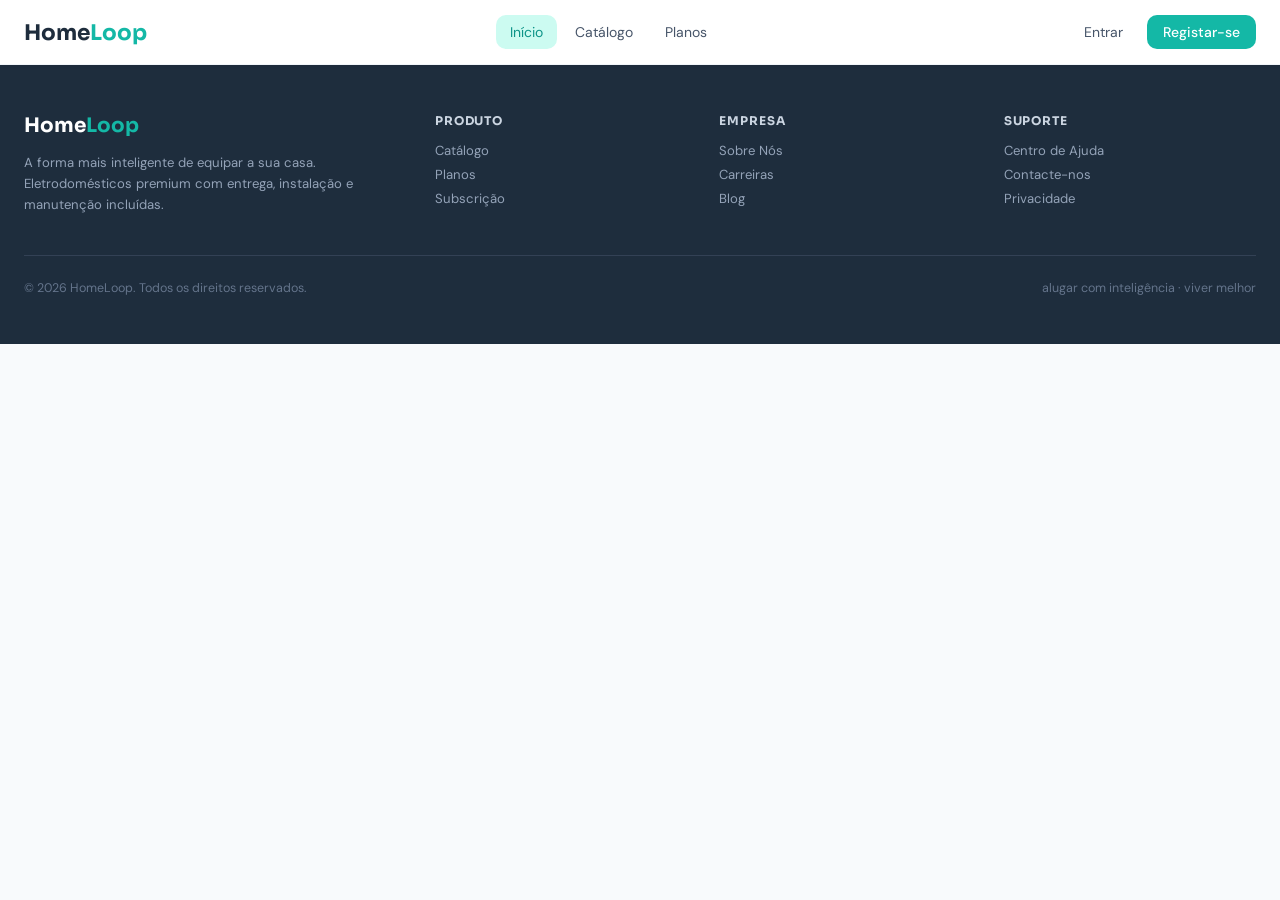
==== commit 4bd1622e: "Add files via upload" ====
--- a/index.html
+++ b/index.html
@@ -13,20 +13,25 @@
 </head>
 <body>
   <div id="navbar-root"></div>
-  
+
+  <!-- PÁGINAS CLIENTE (B2C) -->
   <div id="page-home"         class="page"></div>
   <div id="page-login"        class="page"></div>
   <div id="page-register"     class="page"></div>
   <div id="page-plans"        class="page"></div>
   <div id="page-appliances"   class="page"></div>
   <div id="page-subscription" class="page"></div>
-  <div id="page-payment"      class="page"></div>
   <div id="page-delivery"     class="page"></div>
   <div id="page-dashboard"    class="page"></div>
-  
+
+  <!-- PÁGINAS FORNECEDOR (B2B) -->
+  <div id="page-supplier-login"     class="page"></div>
+  <div id="page-supplier-dashboard" class="page"></div>
+
   <div id="footer-root"></div>
 
   <script src="js/data.js"></script>
+  <script src="js/supplier.js"></script>
   <script src="js/app.js"></script>
   <script src="js/pages.js"></script>
   <script>
